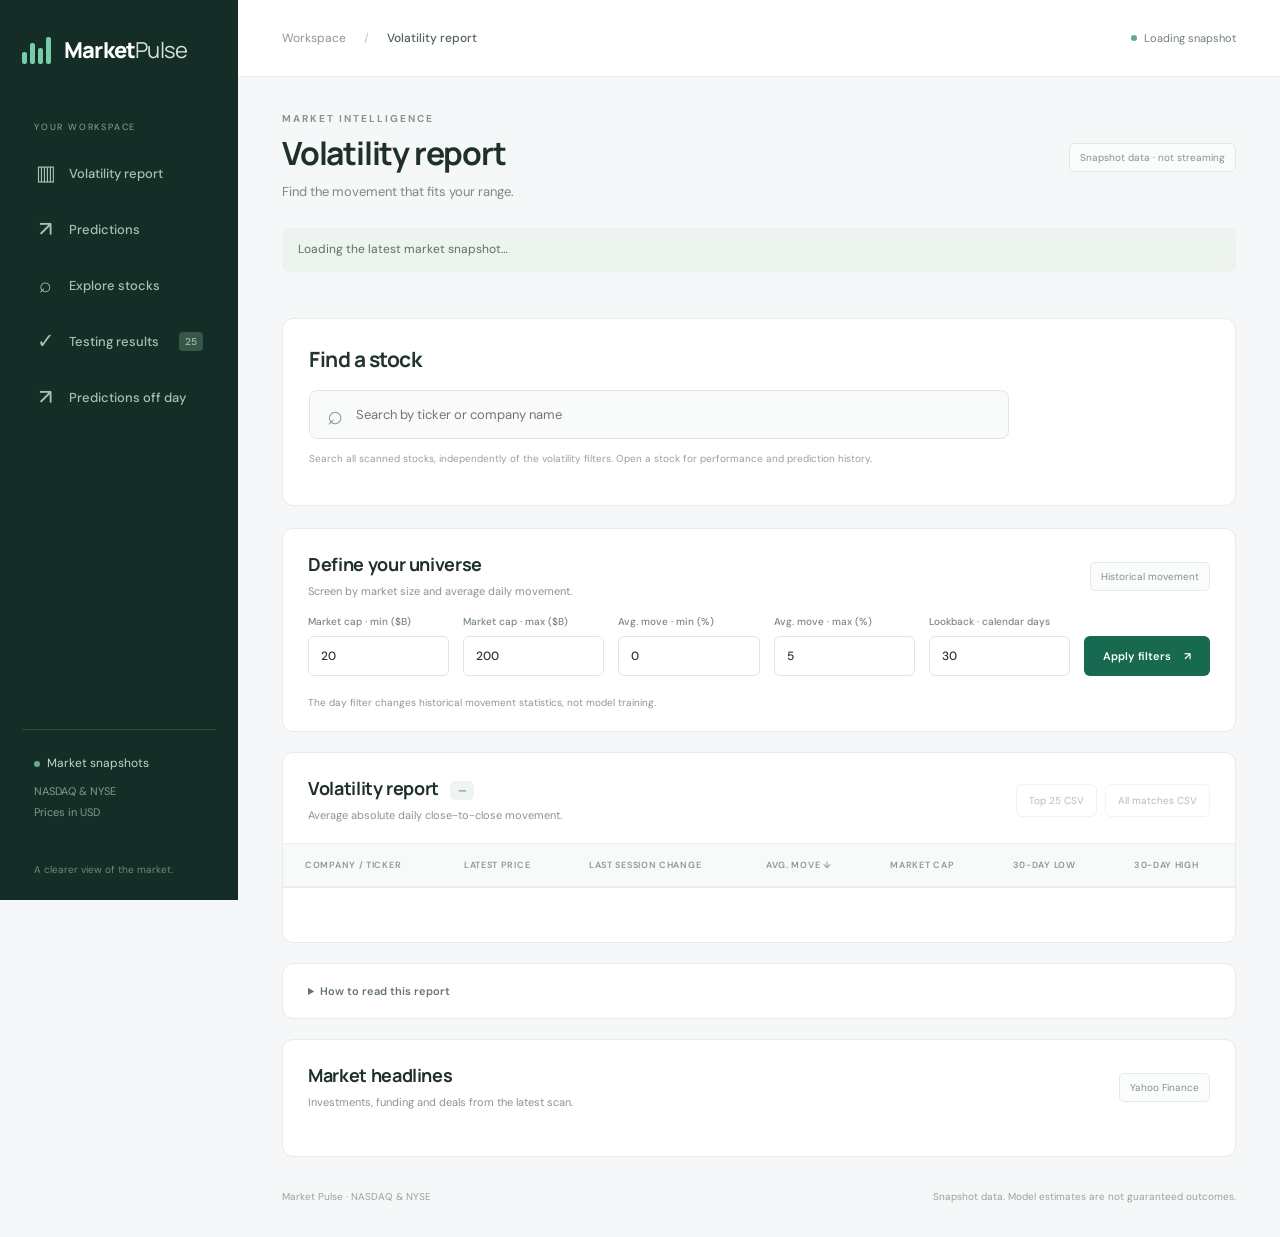
==== github-pages/index.html @ f6892138 "Score each ticker across its full saved pre-open history" ====
<!doctype html>
<html lang="en">
<head><meta charset="utf-8"><meta name="viewport" content="width=device-width,initial-scale=1"><title>Market Pulse · Dashboard</title><meta name="description" content="Explore market volatility, stock forecasts, price history and recorded prediction results."><link rel="stylesheet" href="style.css?v=dashboard-1"></head>
<body class="dashboard">
<a class="skip-link" href="#mainContent">Skip to content</a>
<button class="nav-backdrop" id="navBackdrop" aria-label="Close navigation" hidden></button>
<aside class="sidebar" id="sidebar" aria-label="Main navigation">
<a class="brand" href="#volatility"><span class="brand-mark" aria-hidden="true"><i></i><i></i><i></i><i></i></span><span>Market<span class="brand-light">Pulse</span></span></a>
<div class="workspace-label">YOUR WORKSPACE</div>
<nav class="main-nav">
<a href="#volatility" data-section="volatility"><span aria-hidden="true">▥</span>Volatility report</a>
<a href="#predictions" data-section="predictions"><span aria-hidden="true">↗</span>Predictions</a>
<a href="#explore" data-section="explore"><span aria-hidden="true">⌕</span>Explore stocks</a>
<a href="#testing" data-section="testing"><span aria-hidden="true">✓</span>Testing results<span class="nav-count">25</span></a>
<a href="offday.html"><span aria-hidden="true">↗</span>Predictions off day</a>
</nav>
<div class="sidebar-note"><span class="status-dot"></span>Market snapshots<p>NASDAQ &amp; NYSE<br>Prices in USD</p><span class="local-label" id="localLabel" hidden>LOCAL PREVIEW</span></div>
<div class="sidebar-footer">A clearer view of the market.</div>
</aside>
<div class="dashboard-main">
<header class="topbar"><button class="menu-button" id="menuButton" aria-label="Open navigation" aria-controls="sidebar" aria-expanded="false">☰</button><div class="breadcrumb">Workspace <span>/</span> <strong id="breadcrumb">Volatility report</strong></div><div class="snapshot-chip"><span class="status-dot"></span><span id="snapshotTime">Loading snapshot</span></div></header>
<main id="mainContent" tabindex="-1">
<div class="page-heading"><div><div class="eyebrow">MARKET INTELLIGENCE</div><h1 id="pageTitle">Volatility report</h1><p id="pageDescription">Find the movement that fits your range.</p></div><span class="snapshot-pill">Snapshot data · not streaming</span></div>
<p id="globalStatus" class="notice" role="status">Loading the latest market snapshot…</p>
<div class="summary-grid" id="overviewStats" aria-label="Market snapshot summary"></div>

<section id="panel-volatility" class="dashboard-panel" aria-labelledby="volatilityTitle">
<div class="surface search-surface section-stock-search"><label for="volatilitySearch">Find a stock</label><div class="search-box"><span aria-hidden="true">⌕</span><input id="volatilitySearch" type="search" placeholder="Search by ticker or company name" autocomplete="off" aria-describedby="volatilitySearchHelp"></div><p id="volatilitySearchHelp">Search all scanned stocks, independently of the volatility filters. Open a stock for performance and prediction history.</p><div id="volatilitySearchResults" class="stock-search-results" aria-label="Stock search results" hidden></div><p id="volatilitySearchStatus" role="status" class="search-result-status"></p></div>
<div class="surface filter-surface"><div class="surface-heading"><div><h2 id="volatilityTitle">Define your universe</h2><p>Screen by market size and average daily movement.</p></div><span class="subtle-tag">Historical movement</span></div>
<form id="volatilityFilters" class="filter-grid">
<label>Market cap · min ($B)<input name="minCap" type="number" min="0" step="any" value="20" required></label><label>Market cap · max ($B)<input name="maxCap" type="number" min="0" step="any" value="200" required></label>
<label>Avg. move · min (%)<input name="minMove" type="number" min="0" step="any" value="0" required></label><label>Avg. move · max (%)<input name="maxMove" type="number" min="0" step="any" value="5" placeholder="No maximum"></label>
<label>Lookback · calendar days<input name="days" type="number" min="1" max="365" value="30" required></label><button type="submit" class="primary-button">Apply filters <span aria-hidden="true">↗</span></button>
</form><p class="field-note" id="volatilityFilterNote">The day filter changes historical movement statistics, not model training.</p></div>
<div class="surface"><div class="surface-heading"><div><h2>Volatility report <span class="count-tag" id="volatilityCount">—</span></h2><p id="volatilitySummary">Average absolute daily close-to-close movement.</p></div><div class="button-group"><button id="volatilityTopCsv" class="secondary-button" disabled>Top 25 CSV</button><button id="volatilityAllCsv" class="secondary-button" disabled>All matches CSV</button></div></div>
<div class="table-wrap"><table><thead><tr><th>Company / ticker</th><th>Latest price</th><th>Last session change</th><th>Avg. move ↓</th><th>Market cap</th><th>30-day low</th><th>30-day high</th></tr></thead><tbody id="volatilityRows"></tbody></table></div><div class="table-footer"><span id="volatilityPageInfo"></span><button class="text-button" id="volatilityMore" hidden>Show more stocks ↓</button></div></div>
<details class="surface report-details"><summary>How to read this report</summary><p>Average movement is the average absolute daily close-to-close return over trading sessions in your calendar-day window. The 30-day low and high are independent of that window. Prices are recorded scan quotes or closes, not streaming prices. A dash means data was not supplied.</p><p id="reportDetails"></p></details>
</section>

<section id="panel-predictions" class="dashboard-panel" aria-labelledby="predictionTitle" hidden>
<div class="surface search-surface section-stock-search"><label for="predictionSearch">Find a stock</label><div class="search-box"><span aria-hidden="true">⌕</span><input id="predictionSearch" type="search" placeholder="Search by ticker or company name" autocomplete="off" aria-describedby="predictionSearchHelp"></div><p id="predictionSearchHelp">Search all scanned stocks, independently of the predictions filters. Open a stock for performance and prediction history.</p><div id="predictionSearchResults" class="stock-search-results" aria-label="Stock search results" hidden></div><p id="predictionSearchStatus" role="status" class="search-result-status"></p></div>
<div class="surface filter-surface"><div class="surface-heading"><div><h2 id="predictionTitle">Find forecasts in your range</h2><p>Filter predictions independently from the volatility report.</p></div><span class="subtle-tag">Model estimates</span></div>
<form id="predictionFilters" class="filter-grid prediction-filter-grid">
<label>Market cap · min ($B)<input name="minCap" type="number" min="0" step="any" value="20" required></label><label>Market cap · max ($B)<input name="maxCap" type="number" min="0" step="any" value="200" required></label>
<label>Avg. move · min (%)<input name="minMove" type="number" min="0" step="any" value="0" required></label><label>Avg. move · max (%)<input name="maxMove" type="number" min="0" step="any" value="5" placeholder="No maximum"></label>
<label>Movement lookback<input name="days" type="number" min="1" max="365" value="30" required></label><label>Forecast direction<select name="direction"><option value="all">All directions</option><option value="positive">Positive</option><option value="negative">Negative</option></select></label>
<label>Predicted move · min (%)<input name="minPrediction" type="number" step="any" placeholder="Any minimum"></label><label>Predicted move · max (%)<input name="maxPrediction" type="number" step="any" placeholder="Any maximum"></label>
<label class="checkbox-label"><input name="availableOnly" type="checkbox" checked>Saved forecasts only</label><button type="submit" class="primary-button">Apply ranges <span aria-hidden="true">↗</span></button>
</form><p class="field-note" id="predictionFilterNote">Predictions target the full session’s open-to-close return. They are not forecasts of the remaining move after publication.</p></div>
<div class="surface"><div class="surface-heading"><div><h2>Stock predictions <span class="count-tag" id="predictionCount">—</span> <span class="prediction-session" id="predictionSession" hidden></span></h2><p>Sorted by absolute forecast move</p></div><button id="predictionCsv" class="secondary-button" disabled>Export predictions</button></div>
<div class="table-wrap"><table><thead><tr><th>Company / ticker</th><th>Latest price</th><th>Predicted open → close</th><th>Avg. daily move</th><th>Market cap</th></tr></thead><tbody id="predictionRows"></tbody></table></div><div class="table-footer"><span id="predictionPageInfo"></span><button id="predictionMore" class="text-button" hidden>Show more predictions ↓</button></div></div>
</section>

<section id="panel-explore" class="dashboard-panel" aria-labelledby="exploreTitle" hidden>
<div id="exploreOverview"><div class="surface search-surface"><label for="stockSearch" id="exploreTitle">A whole market to explore.</label><div class="search-box"><span aria-hidden="true">⌕</span><input id="stockSearch" type="search" placeholder="Search a company or ticker — Apple, AAPL, CRDO…" autocomplete="off" aria-describedby="searchHelp"><kbd>/</kbd></div><p id="searchHelp">Search the full successful scan, independent of your screener filters.</p></div>
<div id="discoverySection"><div class="section-heading"><h2>On your radar</h2><span>Popular names in the latest snapshot</span></div><div id="discoveryCards" class="stock-card-grid"></div></div>
<div class="surface"><div class="surface-heading"><div><h2 id="exploreResultTitle">Browse the market</h2><p id="exploreSummary"></p></div><div class="segmented-control" id="exploreModes" aria-label="Browse stocks"><button data-mode="all" aria-pressed="true">All stocks</button><button data-mode="gainers" aria-pressed="false">Gainers</button><button data-mode="decliners" aria-pressed="false">Decliners</button><button data-mode="watchlist" aria-pressed="false">Watchlist</button></div></div>
<div class="table-wrap"><table><thead><tr><th>Company / ticker</th><th>Latest price</th><th>Daily change</th><th>Recent trend</th><th>Market cap</th><th><span class="sr-only">Watchlist</span></th></tr></thead><tbody id="exploreRows"></tbody></table></div><div class="table-footer"><span id="explorePageInfo"></span><button id="exploreMore" class="text-button" hidden>Show more stocks ↓</button></div></div></div>
<div id="exploreDetail" hidden></div>
</section>

<section id="panel-testing" class="dashboard-panel" aria-labelledby="testingTitle" hidden>
<div class="surface"><div class="surface-heading"><div><h2 id="testingTitle">Every forecast. Every result.</h2><p id="testingCohort">The original 25-stock testing cohort, kept intact.</p></div><div class="testing-controls"><div class="test-calendar-field"><span>Trading day</span><input id="testDay" type="hidden"><details id="testCalendar" class="test-calendar"><summary id="testCalendarLabel" aria-label="Choose testing trading day">Choose trading day</summary><div class="calendar-popover"><div class="calendar-heading"><button id="testMonthPrevious" type="button" aria-label="Previous month">‹</button><strong id="testMonthLabel"></strong><button id="testMonthNext" type="button" aria-label="Next month">›</button></div><div class="calendar-weekdays" aria-hidden="true"><span>Su</span><span>Mo</span><span>Tu</span><span>We</span><span>Th</span><span>Fr</span><span>Sa</span></div><div id="testCalendarDays" class="calendar-days" role="group" aria-label="Trading dates"></div><p class="field-note">Trading days are added automatically. Missing forecasts or results are shown on the selected day.</p></div></details></div><label>Forecast record<select id="testVariant"><option value="morning">Frozen morning test</option></select></label></div></div>
<p class="field-note" id="testingExplanation">Morning forecasts are frozen before 6:00 AM Pacific.</p>
<div id="testingStats" class="testing-stat-grid"></div><p id="testingStatus" role="status" class="field-note"></p>
<div class="table-wrap"><table><thead><tr><th>Company / ticker</th><th>Predicted open → close</th><th>Actual open → close</th><th>Error · points</th><th>Result</th></tr></thead><tbody id="testRows"></tbody></table></div><div class="table-footer"><span id="testingFooter">All 25 stocks stay visible, including unavailable predictions.</span><button id="testingCsv" class="secondary-button" disabled>Export this day</button></div></div>
</section>

<section id="newsSection" class="surface news-surface" aria-labelledby="newsTitle"><div class="surface-heading"><div><h2 id="newsTitle">Market headlines</h2><p>Investments, funding and deals from the latest scan.</p></div><span class="subtle-tag">Yahoo Finance</span></div><div id="newsCards" class="news-grid"></div></section>
<footer class="dashboard-footer"><span>Market Pulse · NASDAQ &amp; NYSE</span><span id="footerAsOf">Snapshot data. Model estimates are not guaranteed outcomes.</span></footer>
</main></div><script type="module" src="app.js?v=stock-accuracy-2"></script></body></html>
---- github-pages/style.css ----
@import url('https://fonts.googleapis.com/css2?family=DM+Sans:wght@400;500;600;700&family=Manrope:wght@400;500;600;700;800&display=swap');
:root{font-family:'DM Sans',-apple-system,BlinkMacSystemFont,'Segoe UI',sans-serif;color:#23332e;background:#f5f7f8;font-synthesis:none;--green:#13765a;--green-soft:#eaf5ef;--text:#24342e;--muted:#78847e;--line:#e8ece9;--negative:#c14b49;--positive:#147759}*{box-sizing:border-box}body{margin:0}button,input,select{font:inherit}a{color:var(--green);text-underline-offset:3px}button,a{cursor:pointer}button:disabled{opacity:.45;cursor:default}button{transition:background .15s,border-color .15s,transform .15s}input,select{color:var(--text)}input:focus,select:focus{outline:2px solid #60a78e;outline-offset:2px}button:focus-visible,a:focus-visible,[tabindex]:focus-visible{outline:3px solid #5aa88b;outline-offset:3px}button:hover:not(:disabled){filter:brightness(.96)}[hidden]{display:none!important}p{line-height:1.65;color:#6b7972}h1,h2,h3,.brand{font-family:Manrope,-apple-system,BlinkMacSystemFont,sans-serif}h1,h2,h3{color:#1e3028}h2{font-size:18px;letter-spacing:-.35px}small{display:block;color:var(--muted);font-size:11px;margin-top:5px;line-height:1.5}.positive{color:var(--positive)}.negative{color:var(--negative)}.muted{color:var(--muted)}.sr-only{position:absolute;width:1px;height:1px;overflow:hidden;clip:rect(0,0,0,0)}.skip-link{position:fixed;left:16px;top:-80px;z-index:100;background:#fff;padding:12px}.skip-link:focus{top:12px}.eyebrow{font-size:10px;font-weight:700;letter-spacing:2px;color:#8a958e}.dashboard button{border:0}.dashboard{background:#f5f7f8}.sidebar{width:238px;position:fixed;inset:0 auto 0 0;background:#142d26;color:#e3ece7;padding:35px 22px 24px;display:flex;flex-direction:column;z-index:50}.brand{display:flex;align-items:center;gap:12px;font-size:22px;letter-spacing:-.8px;text-decoration:none;color:#fff;font-weight:800}.brand-light{font-weight:400;color:#d2e1d8}.brand-mark{display:flex;align-items:flex-end;gap:3px;width:30px;height:27px}.brand-mark i{width:5px;border-radius:2px;background:#76cda7;height:12px}.brand-mark i:nth-child(2){height:21px}.brand-mark i:nth-child(3){height:16px}.brand-mark i:nth-child(4){height:27px}.workspace-label{font-size:9px;letter-spacing:1.8px;color:#8aa79a;margin:56px 12px 16px}.main-nav{display:grid;gap:7px}.main-nav a{display:flex;gap:13px;align-items:center;color:#a9bfb3;text-decoration:none;font-size:13px;font-weight:500;padding:14px 13px;border-radius:8px;white-space:nowrap}.main-nav a>span:first-child{font-size:21px;width:21px;line-height:1;text-align:center}.main-nav a:hover{background:#203b31;color:#fff}.main-nav a[aria-current='page']{background:#284a3c;color:#fff;box-shadow:inset 3px 0 #7bd4aa}.main-nav .nav-count{font-size:10px;padding:3px 6px;background:#385648;border-radius:4px;margin-left:auto}.sidebar-note{margin-top:auto;padding:25px 12px 0;border-top:1px solid #30473d;font-size:12px;color:#c4d5ca}.sidebar-note p{font-size:11px;color:#819d8d;margin:10px 0 12px;line-height:1.9}.status-dot{width:6px;height:6px;display:inline-block;border-radius:50%;background:#62ad86;margin-right:7px;flex:none}.local-label{font-size:9px;letter-spacing:1.2px;color:#8cc7aa;border:1px solid #466354;border-radius:4px;padding:4px 6px;display:inline-block}.sidebar-footer{padding:28px 12px 0;font-size:10px;color:#6b8c79}.dashboard-main{margin-left:238px}.topbar{height:77px;padding:0 44px;border-bottom:1px solid var(--line);display:flex;align-items:center;justify-content:space-between;background:#fff}.breadcrumb{font-size:12px;color:#8b9690}.breadcrumb span{padding:0 15px;color:#c1c9c3}.breadcrumb strong{font-weight:500;color:#526358}.snapshot-chip{font-size:11px;color:#708077;display:flex;align-items:center}.dashboard main{max-width:1600px;margin:0 auto;padding:35px 44px 22px;outline:none}.page-heading{display:flex;justify-content:space-between;align-items:center;margin-bottom:25px}.page-heading h1{font-size:32px;letter-spacing:-1.2px;line-height:1.2;margin:9px 0}.page-heading p{font-size:13px;margin:6px 0 0;color:#7c8981}.snapshot-pill,.subtle-tag{display:inline-flex;align-items:center;border:1px solid #e4e9e5;border-radius:5px;color:#86928a;padding:7px 10px;font-size:10px;white-space:nowrap;background:#fafcfb}.summary-grid{display:grid;grid-template-columns:repeat(4,minmax(0,1fr));gap:16px;margin:0 0 26px}.summary-card{background:#fff;border:1px solid var(--line);border-radius:11px;padding:21px 23px;position:relative;min-height:118px}.summary-label{font-size:11px;color:#839087;font-weight:500}.summary-value{font-family:Manrope,sans-serif;font-weight:700;font-size:27px;letter-spacing:-.8px;margin:10px 0 6px}.summary-foot{font-size:10px;color:#93a096}.summary-icon{position:absolute;right:20px;top:18px;border-radius:7px;background:#f3f7f4;color:#6a8c78;font-size:16px;padding:5px 8px}.surface{background:#fff;border:1px solid var(--line);border-radius:11px;margin:20px 0;overflow:hidden;box-shadow:0 2px 3px #142d2602}.surface-heading{display:flex;align-items:center;justify-content:space-between;gap:20px;padding:23px 25px 19px}.surface-heading h2{margin:0 0 6px}.surface-heading p{margin:0;color:#8a958f;font-size:11px}.filter-surface .surface-heading{padding-bottom:15px}.filter-grid{display:grid;grid-template-columns:repeat(5,minmax(100px,1fr)) auto;gap:14px;padding:0 25px 18px;align-items:end}.filter-grid label{font-size:10px;font-weight:500;color:#7a887e;display:block}.filter-grid input,.filter-grid select,.testing-controls select{display:block;width:100%;margin-top:8px;border:1px solid #e0e6e1;border-radius:6px;padding:11px 12px;font-size:12px;background:#fff;min-width:0;height:40px}.filter-grid input::placeholder{color:#b1bab4}.primary-button{background:#17694f!important;color:#fff;border-radius:6px;padding:12px 19px;white-space:nowrap;font-size:11px;font-weight:600;height:40px}.primary-button span{margin-left:10px}.secondary-button{border:1px solid #e0e6e1!important;background:#fff;color:#5e7064;border-radius:6px;font-size:10px;padding:9px 12px;white-space:nowrap}.text-button{background:transparent;color:var(--green);font-size:11px;font-weight:600;padding:8px}.button-group{display:flex;gap:8px}.field-note{font-size:10px;line-height:1.8;margin:0;padding:0 25px 19px;color:#8b978f}.notice{border-radius:7px;background:#edf3ef;padding:12px 16px;font-size:12px;color:#567462;margin:0 0 20px}.notice.error{background:#fbefed;color:#9c514c}.count-tag{display:inline-flex;align-items:center;justify-content:center;font-family:'DM Sans',sans-serif;font-weight:500;font-size:10px;padding:3px 8px;margin-left:7px;background:#eef5f0;color:#55765e;border-radius:5px;vertical-align:middle}.table-wrap{width:100%;overflow-x:auto}table{border-collapse:collapse;width:100%;text-align:left}.dashboard th{font-size:9px;text-transform:uppercase;letter-spacing:.7px;font-weight:600;color:#8e9992;background:#f8faf9;white-space:nowrap;border-top:1px solid #edf0ed}.dashboard th,.dashboard td{padding:15px 22px;border-bottom:1px solid #f0f3f0}.dashboard td{font-size:12px;vertical-align:middle;white-space:nowrap}.dashboard tbody tr:hover{background:#fafcfb}.dashboard tbody tr:last-child td{border-bottom:0}.company-cell{display:flex;align-items:center;gap:11px;min-width:205px}.stock-monogram{width:34px;height:34px;display:grid;place-items:center;border-radius:9px;background:#edf3f0;color:#4a7862;font-weight:700;font-size:11px;flex:none;letter-spacing:-.5px}.company-link{display:block;color:#2e4235;font-weight:700;text-decoration:none;font-size:12px}.company-link:hover{color:var(--green);text-decoration:underline}.company-name{color:#98a299;font-size:10px;margin-top:5px;max-width:195px;white-space:nowrap;overflow:hidden;text-overflow:ellipsis}.move-pill{font-size:11px;font-weight:500;border-radius:4px;padding:4px 7px;display:inline-block;background:#eff7f1;color:var(--positive)}.move-pill.negative{background:#fcf0ee;color:var(--negative)}.volatility-value{font-weight:600;color:#5b7662}.table-footer{display:flex;align-items:center;justify-content:space-between;padding:16px 25px;border-top:1px solid var(--line);font-size:10px;color:#9ca59e;min-height:55px}.table-empty td{text-align:center;padding:38px!important;color:#8a978d;white-space:normal}.report-details{padding:20px 25px;color:#809084;font-size:11px}.report-details summary{cursor:pointer;font-weight:600;color:#65776a}.report-details p{font-size:11px}.section-heading{display:flex;align-items:center;justify-content:space-between;margin:29px 0 16px}.section-heading h2{margin:0}.section-heading>span{font-size:10px;color:#94a096}.news-grid{display:grid;grid-template-columns:repeat(3,1fr);gap:24px;padding:0 25px 25px}.news-item{padding-right:20px;border-right:1px solid var(--line)}.news-item:last-child{border:0}.news-item .news-topic{font-size:9px;text-transform:uppercase;letter-spacing:1px;color:#84988a}.news-item a{display:block;font-size:12px;line-height:1.7;color:#455d4e;text-decoration:none;margin:8px 0}.news-item a:hover{text-decoration:underline}.dashboard-footer{display:flex;justify-content:space-between;gap:15px;margin-top:33px;padding-bottom:12px;color:#98a49c;font-size:10px}.prediction-filter-grid{grid-template-columns:repeat(4,minmax(120px,1fr))}.filter-grid .checkbox-label{display:flex;align-items:center;gap:7px;font-size:11px;grid-column:span 2;align-self:center}.checkbox-label input{width:14px;height:14px;margin:0;accent-color:var(--green)}.prediction-filter-grid .primary-button{grid-column:4}.prediction-number{font-family:Manrope,sans-serif;font-size:16px;font-weight:700;letter-spacing:-.5px}.after-open-badge{display:inline-block;border-radius:3px;background:#fff4df;color:#9c7d41;font-size:9px;margin-top:6px;padding:3px 6px}.unavailable-label{font-size:10px;color:#a2aaa4}.search-surface{padding:26px}.search-surface>label{font-family:Manrope,sans-serif;font-size:21px;letter-spacing:-.5px;font-weight:700;display:block;margin-bottom:17px}.search-box{position:relative;display:flex;align-items:center;border:1px solid #dfe7e1;border-radius:8px;max-width:700px;background:#f9fbfa}.search-box>span{font-size:27px;color:#8ca195;padding-left:17px}.search-box input{padding:15px 13px;border:0;background:transparent;width:100%;font-size:13px;min-width:0;outline-offset:0}.search-box kbd{font-family:inherit;color:#a2afa6;background:#fff;border:1px solid #e1e7e2;border-radius:4px;padding:2px 7px;margin-right:15px;font-size:11px}.search-surface>p{font-size:10px;color:#96a298;margin:12px 0 0}.stock-card-grid{display:grid;grid-template-columns:repeat(5,minmax(0,1fr));gap:14px}.stock-card{background:#fff;border:1px solid var(--line);border-radius:10px;padding:19px 18px;color:var(--text);text-decoration:none;transition:transform .15s,box-shadow .15s}.stock-card:hover{transform:translateY(-2px);box-shadow:0 7px 20px #193d2a09;border-color:#cbdcd0}.stock-card-heading{display:flex;align-items:center;justify-content:space-between;font-size:12px;font-weight:700}.stock-card-name{font-size:9px;color:#9ba69e;overflow:hidden;text-overflow:ellipsis;white-space:nowrap;margin:8px 0 14px}.stock-card-price{font-family:Manrope,sans-serif;font-size:21px;font-weight:700;letter-spacing:-.7px}.stock-card-change{font-size:10px;margin-top:5px}.sparkline{width:100px;height:33px;display:block}.stock-card .sparkline{width:100%;height:39px;margin-top:13px}.segmented-control{display:flex;gap:3px;border:1px solid #e4eae5;padding:3px;border-radius:6px}.segmented-control button{background:transparent;color:#8d9b90;font-size:10px;padding:7px 10px;border-radius:4px;white-space:nowrap}.segmented-control button[aria-pressed=true]{background:#edf4ef;color:#32674c;font-weight:600}.watch-button{font-size:18px;padding:6px 9px;background:transparent;color:#bdc8c0;line-height:1}.watch-button[aria-pressed=true]{color:#bc954d}.testing-controls{display:flex;gap:15px}.testing-controls label{font-size:10px;color:#8d988f}.testing-controls select{font-size:11px;min-width:155px}.testing-stat-grid{display:grid;grid-template-columns:repeat(4,1fr);padding:0 25px 20px;gap:16px}.testing-stat{background:#f8faf8;border:1px solid #edf1ed;border-radius:7px;padding:16px}.testing-stat span{font-size:10px;color:#93a094}.testing-stat strong{font-family:Manrope,sans-serif;font-size:24px;font-weight:700;display:block;margin-top:8px}.result-pill{display:inline-block;padding:5px 8px;border-radius:5px;font-size:10px;background:#edf6f0;color:#39734e}.result-pill.wrong{background:#fbefed;color:#b66c65}.result-pill.pending{background:#f3f5f3;color:#8a968c}.detail-back{display:inline-flex;align-items:center;font-size:12px;text-decoration:none;gap:8px;margin:5px 0 24px}.detail-heading{display:flex;align-items:center;justify-content:space-between;padding:27px 27px 0}.detail-heading .company-cell{gap:16px}.detail-heading .stock-monogram{width:48px;height:48px;font-size:16px}.detail-heading h2{font-size:22px;margin:0 0 6px}.detail-heading p{margin:0;font-size:11px;color:#8c9b90}.detail-price{padding:23px 27px 0}.detail-price strong{font-family:Manrope,sans-serif;font-size:38px;letter-spacing:-1.4px;display:block}.detail-price>span{font-size:11px;color:#91a095;display:block;margin-top:6px}.chart-toolbar{display:flex;align-items:center;justify-content:space-between;padding:22px 27px 10px;gap:15px}.chart-caption{font-size:12px;color:#738b79}.chart-shell{padding:7px 21px 0;position:relative}.price-chart{display:block;width:100%;height:290px;overflow:visible;touch-action:pan-y}.chart-axis{font-size:10px;fill:#a1afa5;font-family:'DM Sans',sans-serif}.chart-tooltip{position:absolute;top:10px;left:30px;padding:9px 12px;background:#183c2c;color:#fff;border-radius:6px;font-size:11px;pointer-events:none;box-shadow:0 5px 20px #0001}.chart-tooltip small{color:#b8ccbf;font-size:10px;margin-top:3px}.detail-stats{display:grid;grid-template-columns:repeat(4,1fr);gap:15px;border-top:1px solid var(--line);margin:12px 27px 0;padding:22px 0}.detail-stats>div{padding-left:12px;border-left:1px solid var(--line)}.detail-stats>div:first-child{padding-left:0;border:0}.detail-stats span{font-size:10px;color:#91a095;display:block}.detail-stats strong{display:block;font-size:17px;margin-top:8px;color:#4c6653}.menu-button{display:none;background:transparent;color:#3b5d45;font-size:20px}.nav-backdrop{position:fixed;inset:0;background:#10261d66;z-index:45;border:0}.dashboard-panel{min-width:0}
body:not(.dashboard) main{max-width:1300px;margin:auto;padding:35px 24px}body:not(.dashboard) header{padding:25px 0}body:not(.dashboard) h1{font-size:38px;letter-spacing:-1px}body:not(.dashboard) section{background:white;border:1px solid var(--line);border-radius:12px;padding:25px;margin:20px 0}body:not(.dashboard) td,body:not(.dashboard) th{padding:18px 14px;border-bottom:1px solid var(--line)}body:not(.dashboard) th{background:#f3f6f2;font-size:12px}body:not(.dashboard) select{padding:10px;border:1px solid #d4dfd4;border-radius:5px;margin:10px}.table{overflow:auto}.hint{font-size:12px}
@media(min-width:1700px){.dashboard main{padding-left:55px;padding-right:55px}.summary-card{padding:24px 28px}.dashboard th,.dashboard td{padding:17px 25px}}
@media(max-width:1250px){.sidebar{width:207px;padding:30px 15px}.dashboard-main{margin-left:207px}.topbar{padding:0 28px}.dashboard main{padding:30px 28px}.filter-grid{grid-template-columns:repeat(3,minmax(0,1fr))}.prediction-filter-grid .primary-button{grid-column:3}.stock-card-grid{grid-template-columns:repeat(3,minmax(0,1fr))}.stock-card-grid .stock-card:nth-child(n+4){display:none}.summary-card{padding:18px}.summary-value{font-size:24px}.surface-heading{gap:12px}.segmented-control button{padding:7px}.dashboard th,.dashboard td{padding:14px 17px}}
@media(max-width:900px){.sidebar{transform:translateX(-100%);transition:transform .2s;width:238px}.menu-open .sidebar{transform:none}.dashboard-main{margin-left:0}.menu-button{display:block}.topbar{height:66px;gap:14px}.breadcrumb{margin-right:auto}.page-heading h1{font-size:29px}.summary-grid{gap:12px}.surface-heading{flex-wrap:wrap}.testing-controls{flex-wrap:wrap}.news-grid{grid-template-columns:repeat(2,1fr)}.news-item:nth-child(3){display:none}.summary-icon{display:none}}
@media(max-width:600px){.dashboard main{padding:23px 15px 15px}.topbar{padding:0 16px}.breadcrumb{font-size:10px}.breadcrumb span{padding:0 8px}.snapshot-chip{font-size:9px}.snapshot-pill{display:none}.page-heading{margin-bottom:20px}.page-heading h1{font-size:27px}.page-heading p{font-size:12px;line-height:1.7}.summary-grid{grid-template-columns:repeat(2,minmax(0,1fr));gap:10px;margin-bottom:20px}.summary-card{padding:17px;min-height:105px}.summary-value{font-size:25px}.summary-label{font-size:10px}.summary-foot{font-size:9px}.surface-heading{padding:20px 18px 16px}.surface-heading h2{font-size:16px}.filter-grid{grid-template-columns:repeat(2,minmax(0,1fr));padding:0 18px 16px;gap:13px}.filter-grid .primary-button{grid-column:span 2}.prediction-filter-grid .primary-button{grid-column:span 2}.filter-grid .checkbox-label{grid-column:span 2}.field-note{padding:0 18px 17px}.button-group{flex-wrap:wrap}.dashboard th,.dashboard td{padding:14px 16px}.table-footer{padding:14px 18px}.stock-card-grid{grid-template-columns:repeat(2,minmax(0,1fr));gap:10px}.stock-card-grid .stock-card:nth-child(3){display:none}.stock-card{padding:16px}.stock-card-price{font-size:20px}.search-surface{padding:20px}.search-surface>label{font-size:19px}.search-box input{font-size:12px;padding:13px 10px}.search-box kbd{display:none}.section-heading>span{display:none}.testing-controls{width:100%;gap:12px}.testing-controls label{flex:1;min-width:130px}.testing-controls select{min-width:0}.testing-stat-grid{grid-template-columns:repeat(2,1fr);padding:0 18px 18px;gap:10px}.testing-stat{padding:13px}.testing-stat strong{font-size:22px}.news-grid{grid-template-columns:1fr;padding:0 18px 20px;gap:15px}.news-item{border-right:0}.news-item:nth-child(2){display:none}.dashboard-footer{display:block;line-height:2}.dashboard-footer>span{display:block}.detail-heading{padding:22px 20px 0}.detail-heading h2{font-size:17px}.detail-heading .company-cell{min-width:0}.detail-price{padding:20px 20px 0}.detail-price strong{font-size:33px}.chart-toolbar{padding:18px 20px 8px;flex-wrap:wrap}.price-chart{height:230px}.detail-stats{grid-template-columns:repeat(2,1fr);margin:12px 20px 0;gap:22px}.detail-stats>div:nth-child(3){border:0;padding-left:0}.segmented-control{max-width:100%}.segmented-control button{font-size:9px;padding:7px 8px}.chart-shell{padding:6px 12px 0}}
@media(prefers-reduced-motion:reduce){*{transition:none!important;scroll-behavior:auto!important}}

.chart-caption.positive{color:var(--positive)}.chart-caption.negative{color:var(--negative)}

.test-calendar-field{display:grid;gap:8px;font-size:13px;font-weight:600}.test-calendar{position:relative}.test-calendar summary{list-style:none;cursor:pointer;border:1px solid var(--line);border-radius:9px;padding:11px 14px;background:white;min-width:180px}.test-calendar summary::-webkit-details-marker{display:none}.calendar-popover{position:absolute;right:0;top:calc(100% + 8px);width:min(310px,calc(100vw - 48px));padding:16px;background:white;border:1px solid var(--line);border-radius:14px;box-shadow:0 12px 35px #163b2526;z-index:20}.calendar-heading{display:flex;align-items:center;justify-content:space-between;margin-bottom:12px}.calendar-heading button,.calendar-days button{border:0;border-radius:7px;background:transparent;color:var(--text);min-height:34px}.calendar-heading button{width:34px}.calendar-weekdays,.calendar-days{display:grid;grid-template-columns:repeat(7,minmax(0,1fr));gap:3px;text-align:center}.calendar-weekdays{font-size:11px;color:var(--muted);margin-bottom:8px}.calendar-days button[aria-pressed=true]{background:var(--green);color:white}.calendar-days button:disabled{opacity:.3}.calendar-days button:not(:disabled):hover{background:var(--green-soft);color:var(--green)}.calendar-popover .field-note{margin-bottom:0;font-size:11px}.test-calendar summary:focus-visible{outline:3px solid #5aa88b;outline-offset:3px}

.section-stock-search{margin-bottom:22px}.stock-search-results{display:grid;gap:8px;margin-top:15px}.stock-search-result{display:flex;justify-content:space-between;align-items:center;gap:16px;padding:14px;border:1px solid var(--line);border-radius:10px;text-decoration:none}.stock-search-result:hover{background:var(--green-soft)}.stock-search-result>div{min-width:0}.stock-search-result .company-name{display:block;white-space:normal}.search-result-quote{text-align:right;flex-shrink:0}.search-result-quote span{display:block;font-size:11px;margin-top:4px}.search-result-status{font-size:12px;margin-bottom:0}.stock-forecast-cards{display:grid;grid-template-columns:repeat(auto-fit,minmax(200px,1fr));gap:16px;padding:0 27px 18px}.stock-forecast-card{padding:20px;border:1px solid var(--line);border-radius:12px}.stock-forecast-card>strong{display:block;font-size:29px;margin-top:12px}.stock-forecast-card p,.stock-forecast-card small{font-size:12px}.stock-forecast-section .field-note{margin-top:18px}.stock-forecast-section td small{display:block;max-width:260px;overflow-wrap:anywhere}.detail-price>span{display:block;margin-top:8px}@media(max-width:600px){.stock-search-result{align-items:flex-start;gap:10px;padding:12px}.search-result-quote{max-width:110px}.stock-forecast-cards{padding:0 18px 18px}.stock-forecast-card>strong{font-size:25px}}
.detail-price>span.negative{color:var(--negative)}.detail-price>span.positive{color:var(--positive)}

.stock-detail-tabs{display:flex;gap:24px;border-bottom:1px solid var(--line);margin:0 0 20px}.stock-detail-tabs button{border:0;border-bottom:3px solid transparent;border-radius:0;background:transparent;padding:16px 4px;font-family:Manrope,sans-serif;font-size:18px;font-weight:700;color:var(--muted)}.stock-detail-tabs button[aria-selected=true]{color:var(--green);border-bottom-color:var(--green)}.stock-detail-tabs button:hover{color:var(--green)}@media(max-width:600px){.stock-detail-tabs{gap:20px}.stock-detail-tabs button{font-size:16px;padding:14px 4px}}

.ticker-line{display:flex;align-items:center;flex-wrap:wrap;gap:8px}.exchange-badge{display:inline-flex;align-items:center;flex-shrink:0;padding:3px 7px;border:1px solid var(--line);border-radius:6px;background:var(--green-soft);color:var(--green);font-size:10px;font-weight:700;line-height:1.4;letter-spacing:.035em;vertical-align:middle}.stock-card .exchange-badge{font-size:9px;padding:2px 5px}.detail-heading h2 .exchange-badge,.stock-forecast-section h2 .exchange-badge{font-size:11px}@media(max-width:600px){.ticker-line{gap:6px}.exchange-badge{font-size:9px}}

.prediction-session:not([hidden]){display:inline-block;margin-left:8px;color:#426559;font:600 .75rem/1.4 "DM Sans",sans-serif;vertical-align:middle}
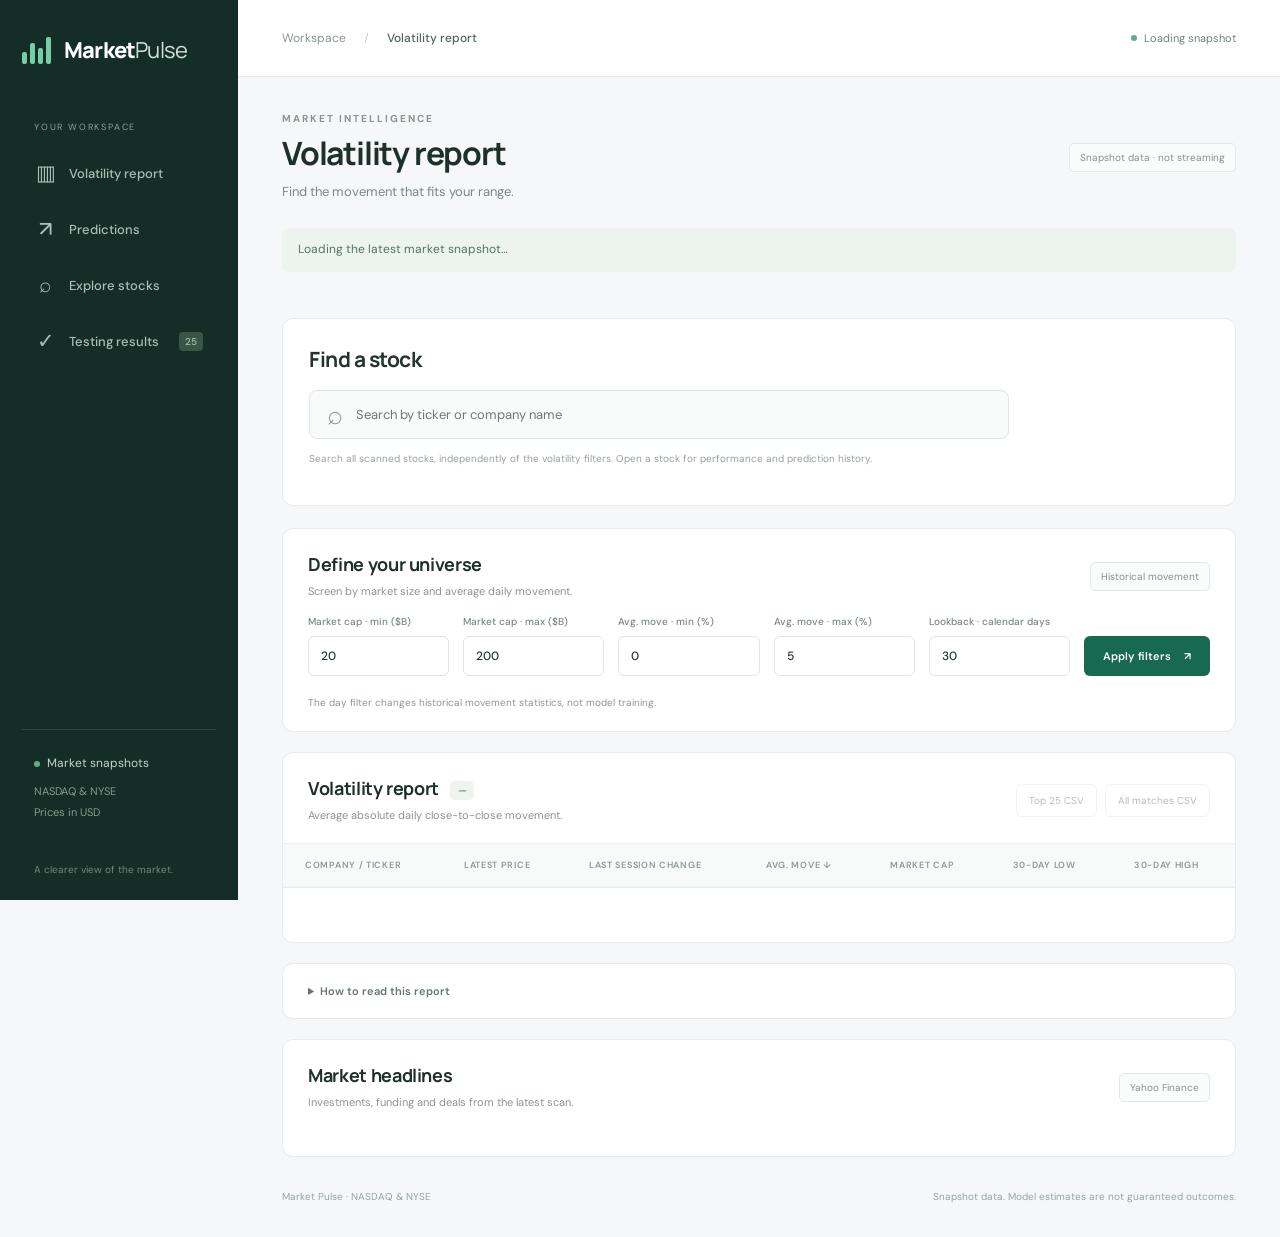
==== commit e0fe2e43: "Remove the Predictions off day feature and scheduled workflow" ====
--- a/github-pages/index.html
+++ b/github-pages/index.html
@@ -12,7 +12,6 @@
 <a href="#predictions" data-section="predictions"><span aria-hidden="true">↗</span>Predictions</a>
 <a href="#explore" data-section="explore"><span aria-hidden="true">⌕</span>Explore stocks</a>
 <a href="#testing" data-section="testing"><span aria-hidden="true">✓</span>Testing results<span class="nav-count">25</span></a>
-<a href="offday.html"><span aria-hidden="true">↗</span>Predictions off day</a>
 </nav>
 <div class="sidebar-note"><span class="status-dot"></span>Market snapshots<p>NASDAQ &amp; NYSE<br>Prices in USD</p><span class="local-label" id="localLabel" hidden>LOCAL PREVIEW</span></div>
 <div class="sidebar-footer">A clearer view of the market.</div>
@@ -48,14 +47,14 @@
 <label class="checkbox-label"><input name="availableOnly" type="checkbox" checked>Saved forecasts only</label><button type="submit" class="primary-button">Apply ranges <span aria-hidden="true">↗</span></button>
 </form><p class="field-note" id="predictionFilterNote">Predictions target the full session’s open-to-close return. They are not forecasts of the remaining move after publication.</p></div>
 <div class="surface"><div class="surface-heading"><div><h2>Stock predictions <span class="count-tag" id="predictionCount">—</span> <span class="prediction-session" id="predictionSession" hidden></span></h2><p>Sorted by absolute forecast move</p></div><button id="predictionCsv" class="secondary-button" disabled>Export predictions</button></div>
-<div class="table-wrap"><table><thead><tr><th>Company / ticker</th><th>Latest price</th><th>Predicted open → close</th><th>Avg. daily move</th><th>Market cap</th></tr></thead><tbody id="predictionRows"></tbody></table></div><div class="table-footer"><span id="predictionPageInfo"></span><button id="predictionMore" class="text-button" hidden>Show more predictions ↓</button></div></div>
+<div class="table-wrap"><table><thead><tr><th>Company / ticker</th><th>Latest price</th><th>Predicted open → close</th><th>Directional accuracy</th><th>Avg. daily move</th><th>Market cap</th></tr></thead><tbody id="predictionRows"></tbody></table></div><div class="table-footer"><span id="predictionPageInfo"></span><button id="predictionMore" class="text-button" hidden>Show more predictions ↓</button></div></div>
 </section>
 
 <section id="panel-explore" class="dashboard-panel" aria-labelledby="exploreTitle" hidden>
 <div id="exploreOverview"><div class="surface search-surface"><label for="stockSearch" id="exploreTitle">A whole market to explore.</label><div class="search-box"><span aria-hidden="true">⌕</span><input id="stockSearch" type="search" placeholder="Search a company or ticker — Apple, AAPL, CRDO…" autocomplete="off" aria-describedby="searchHelp"><kbd>/</kbd></div><p id="searchHelp">Search the full successful scan, independent of your screener filters.</p></div>
 <div id="discoverySection"><div class="section-heading"><h2>On your radar</h2><span>Popular names in the latest snapshot</span></div><div id="discoveryCards" class="stock-card-grid"></div></div>
 <div class="surface"><div class="surface-heading"><div><h2 id="exploreResultTitle">Browse the market</h2><p id="exploreSummary"></p></div><div class="segmented-control" id="exploreModes" aria-label="Browse stocks"><button data-mode="all" aria-pressed="true">All stocks</button><button data-mode="gainers" aria-pressed="false">Gainers</button><button data-mode="decliners" aria-pressed="false">Decliners</button><button data-mode="watchlist" aria-pressed="false">Watchlist</button></div></div>
-<div class="table-wrap"><table><thead><tr><th>Company / ticker</th><th>Latest price</th><th>Daily change</th><th>Recent trend</th><th>Market cap</th><th><span class="sr-only">Watchlist</span></th></tr></thead><tbody id="exploreRows"></tbody></table></div><div class="table-footer"><span id="explorePageInfo"></span><button id="exploreMore" class="text-button" hidden>Show more stocks ↓</button></div></div></div>
+<div class="table-wrap"><table><thead><tr><th>Company / ticker</th><th>Latest price</th><th>Latest change</th><th>Recent trend</th><th>Market cap</th><th><span class="sr-only">Watchlist</span></th></tr></thead><tbody id="exploreRows"></tbody></table></div><div class="table-footer"><span id="explorePageInfo"></span><button id="exploreMore" class="text-button" hidden>Show more stocks ↓</button></div></div></div>
 <div id="exploreDetail" hidden></div>
 </section>
 
@@ -68,4 +67,4 @@
 
 <section id="newsSection" class="surface news-surface" aria-labelledby="newsTitle"><div class="surface-heading"><div><h2 id="newsTitle">Market headlines</h2><p>Investments, funding and deals from the latest scan.</p></div><span class="subtle-tag">Yahoo Finance</span></div><div id="newsCards" class="news-grid"></div></section>
 <footer class="dashboard-footer"><span>Market Pulse · NASDAQ &amp; NYSE</span><span id="footerAsOf">Snapshot data. Model estimates are not guaranteed outcomes.</span></footer>
-</main></div><script type="module" src="app.js?v=stock-accuracy-2"></script></body></html>
+</main></div><script type="module" src="app.js?v=stock-targets-1"></script></body></html>
